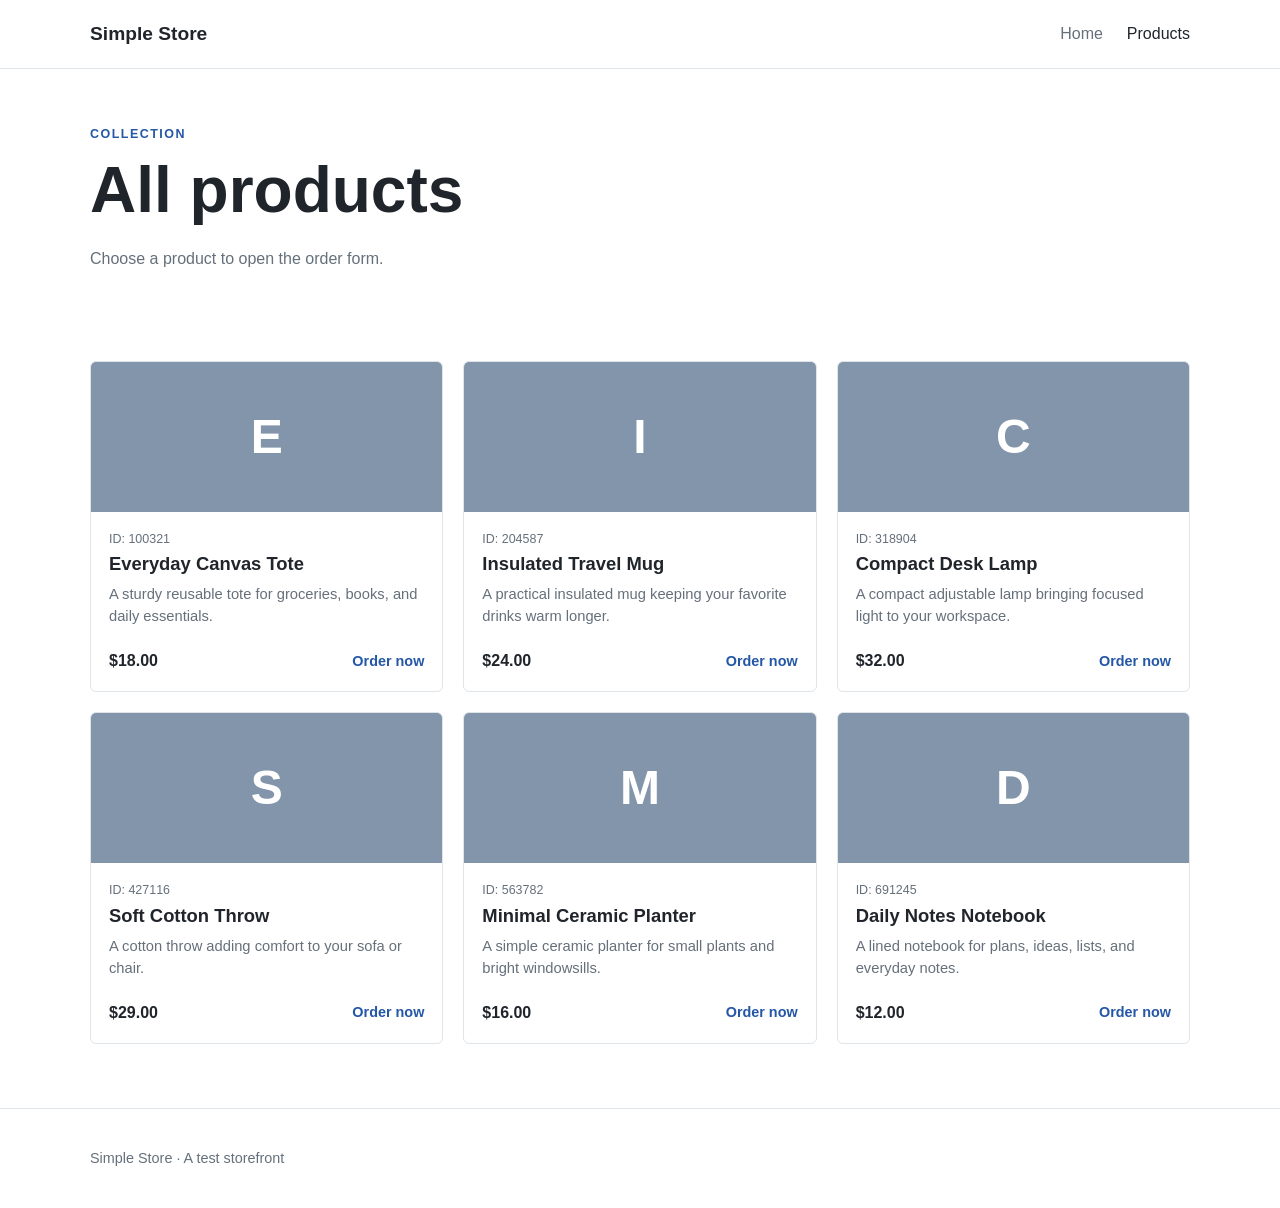
==== products.html @ aa4315ce "Updated for testing." ====
<!doctype html>
<html lang="en">

<head>
	<meta charset="utf-8">
	<meta name="viewport" content="width=device-width, initial-scale=1">
	<meta name="description" content="Browse all products in the Simple Store.">
	<title>Simple Store | Products</title>
	<link rel="stylesheet" href="styles.css">
	<script src="script.js" defer></script>
</head>

<body>
	<header class="site-header">
		<div class="container header-content">
			<a class="logo" href="index.html">Simple Store</a>
			<nav aria-label="Main navigation">
				<a href="index.html">Home</a>
				<a class="active" href="products.html">Products</a>
			</nav>
		</div>
	</header>

	<main>
		<section class="page-heading">
			<div class="container">
				<p class="eyebrow">Collection</p>
				<h1>All products</h1>
				<p>Choose a product to open the order form.</p>
			</div>
		</section>

		<section class="container section">
			<div class="product-grid" data-product-list="all"></div>
		</section>

		<section class="container order-section" id="order-form-section" hidden>
			<div class="order-panel">
				<div class="section-heading">
					<div>
						<p class="eyebrow">Order request</p>
						<h2>Send your details</h2>
					</div>
					<button class="text-button" type="button" data-close-form>Close</button>
				</div>
				<p class="form-note">Your request will be sent to the store for processing.</p>
				<form id="order-form">
					<div class="form-grid">
						<label>
							Product ID
							<input id="product-id" name="source_id" type="text" readonly required>
						</label>
						<label>
							Product title
							<input id="product-title" name="product_title" type="text" readonly required>
						</label>
					</div>
					<label>
						Your address
						<textarea name="address" rows="3" required></textarea>
					</label>
					<div class="form-grid">
						<label>
							Your name
							<input name="customer_name" type="text" autocomplete="name" required>
						</label>
						<label>
							Phone / WhatsApp
							<input name="phone" type="tel" autocomplete="tel" required>
						</label>
					</div>
					<button class="button" type="submit">Submit order</button>
					<p class="form-status" role="status" aria-live="polite"></p>
				</form>
			</div>
		</section>
	</main>

	<footer class="site-footer">
		<div class="container">
			<p>Simple Store &middot; A test storefront</p>
		</div>
	</footer>
</body>

</html>
---- styles.css ----
:root {
  --ink: #20252b;
  --muted: #65707b;
  --line: #dfe4e8;
  --surface: #f6f8f9;
  --accent: #2457a6;
  --accent-dark: #173d78;
  --success: #176b42;
  --error: #a33232;
}

* { box-sizing: border-box; }
html { scroll-behavior: smooth; }
body {
  margin: 0;
  color: var(--ink);
  background: #fff;
  font: 16px/1.5 Arial, sans-serif;
}
a { color: var(--accent); }
.container { width: min(1100px, calc(100% - 40px)); margin: 0 auto; }
.site-header { border-bottom: 1px solid var(--line); background: #fff; }
.header-content { display: flex; align-items: center; justify-content: space-between; min-height: 68px; }
.logo { color: var(--ink); font-size: 1.2rem; font-weight: 700; text-decoration: none; }
nav { display: flex; gap: 24px; }
nav a { color: var(--muted); text-decoration: none; }
nav a:hover, nav a.active { color: var(--ink); }
.hero { background: var(--surface); border-bottom: 1px solid var(--line); }
.hero-content { padding: 90px 0; }
.eyebrow { margin: 0 0 8px; color: var(--accent); font-size: .78rem; font-weight: 700; letter-spacing: .12em; text-transform: uppercase; }
h1, h2, h3 { line-height: 1.2; }
h1 { max-width: 650px; margin: 0 0 18px; font-size: clamp(2.3rem, 5vw, 4rem); }
h2 { margin: 0; font-size: 1.9rem; }
h3 { margin: 5px 0 8px; font-size: 1.15rem; }
.hero-copy { max-width: 560px; margin: 0 0 28px; color: var(--muted); font-size: 1.1rem; }
.button { display: inline-block; border: 0; border-radius: 4px; padding: 11px 18px; color: #fff; background: var(--accent); font: inherit; text-decoration: none; cursor: pointer; }
.button:hover { background: var(--accent-dark); }
.button:disabled { cursor: wait; opacity: .65; }
.section { padding: 64px 0; }
.section-heading { display: flex; align-items: end; justify-content: space-between; gap: 20px; margin-bottom: 28px; }
.product-grid { display: grid; grid-template-columns: repeat(3, 1fr); gap: 20px; }
.product-card { border: 1px solid var(--line); border-radius: 6px; overflow: hidden; cursor: pointer; transition: box-shadow .15s, transform .15s; }
.product-card:hover, .product-card:focus-visible { outline: 0; box-shadow: 0 5px 18px #1d2d3d1a; transform: translateY(-2px); }
.product-image { display: grid; place-items: center; height: 150px; color: #fff; background: #8295aa; font-size: 3rem; font-weight: 700; }
.product-card-content { padding: 18px; }
.product-id { margin: 0; color: var(--muted); font-size: .78rem; }
.product-description { min-height: 48px; margin: 0 0 18px; color: var(--muted); font-size: .92rem; }
.product-footer { display: flex; justify-content: space-between; align-items: center; }
.order-link { color: var(--accent); font-size: .9rem; font-weight: 700; }
.page-heading { padding: 56px 0 10px; }
.page-heading p:last-child { color: var(--muted); }
.order-section { padding-bottom: 64px; }
.order-panel { max-width: 760px; padding: 28px; border: 1px solid var(--line); border-radius: 6px; background: var(--surface); }
.text-button { border: 0; padding: 0; color: var(--accent); background: none; font: inherit; cursor: pointer; }
.form-note { margin-top: -16px; color: var(--muted); }
form { display: grid; gap: 18px; margin-top: 24px; }
.form-grid { display: grid; grid-template-columns: 1fr 1fr; gap: 18px; }
label { display: grid; gap: 6px; font-weight: 700; font-size: .9rem; }
input, textarea { width: 100%; border: 1px solid #bbc5cd; border-radius: 4px; padding: 10px; color: var(--ink); background: #fff; font: inherit; }
input:focus, textarea:focus { outline: 2px solid #9ab5df; border-color: var(--accent); }
input[readonly] { background: #eef1f3; }
.form-status { min-height: 24px; margin: 0; }
.form-status.success { color: var(--success); }
.form-status.error { color: var(--error); }
.site-footer { border-top: 1px solid var(--line); padding: 24px 0; color: var(--muted); font-size: .9rem; }
@media (max-width: 700px) {
  .container { width: min(100% - 28px, 560px); }
  .header-content { min-height: 60px; }
  .hero-content { padding: 64px 0; }
  .section-heading { align-items: start; flex-direction: column; }
  .product-grid, .form-grid { grid-template-columns: 1fr; }
  .order-panel { padding: 20px; }
}
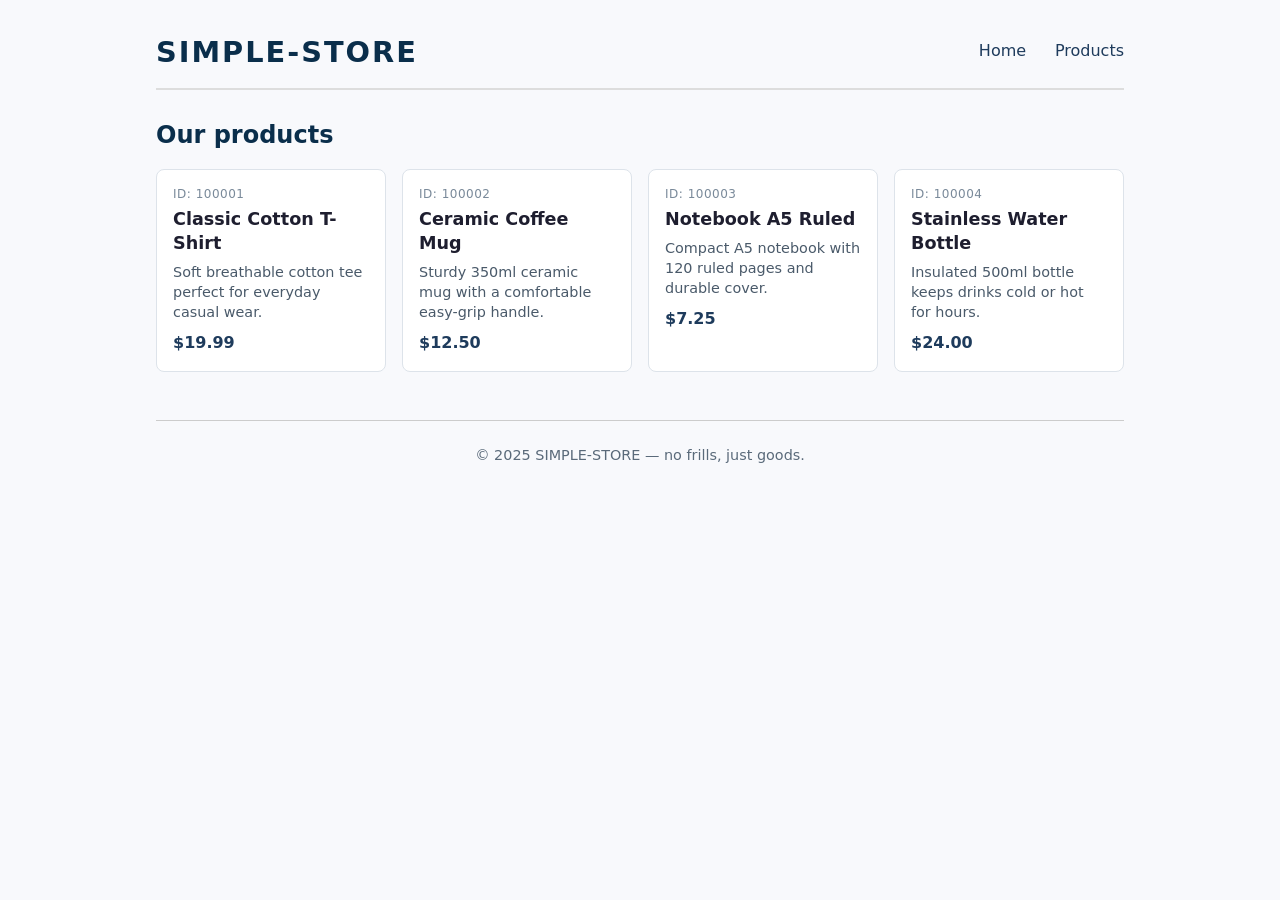
==== commit 349a74c0: "Fixed the fucking code." ====
--- a/products.html
+++ b/products.html
@@ -1,86 +1,306 @@
-<!doctype html>
+<!DOCTYPE html>
 <html lang="en">
 
 <head>
-	<meta charset="utf-8">
-	<meta name="viewport" content="width=device-width, initial-scale=1">
-	<meta name="description" content="Browse all products in the Simple Store.">
-	<title>Simple Store | Products</title>
-	<link rel="stylesheet" href="styles.css">
-	<script src="script.js" defer></script>
+	<meta charset="UTF-8">
+	<meta name="viewport" content="width=device-width, initial-scale=1.0">
+	<title>SIMPLE-STORE · Products</title>
+	<style>
+		* {
+			box-sizing: border-box;
+			margin: 0;
+			padding: 0;
+		}
+
+		body {
+			font-family: system-ui, -apple-system, 'Segoe UI', Roboto, sans-serif;
+			background: #f8f9fc;
+			line-height: 1.4;
+			color: #1e1e2f;
+			padding: 1rem;
+			max-width: 1000px;
+			margin: 0 auto;
+		}
+
+		header {
+			display: flex;
+			justify-content: space-between;
+			align-items: center;
+			padding: 1rem 0;
+			border-bottom: 2px solid #ddd;
+			flex-wrap: wrap;
+			gap: 0.5rem;
+		}
+
+		.store-name {
+			font-size: 1.8rem;
+			font-weight: 700;
+			letter-spacing: 2px;
+			color: #0a2e4b;
+		}
+
+		.nav-links {
+			display: flex;
+			gap: 1.8rem;
+		}
+
+		.nav-links a {
+			text-decoration: none;
+			font-weight: 500;
+			color: #1e3b5c;
+			padding: 0.3rem 0;
+			border-bottom: 2px solid transparent;
+		}
+
+		.nav-links a:hover {
+			border-bottom-color: #1e3b5c;
+		}
+
+		h2 {
+			margin: 1.8rem 0 1rem;
+			font-size: 1.5rem;
+			color: #0a2e4b;
+		}
+
+		/* Product grid */
+		.product-grid {
+			display: grid;
+			grid-template-columns: repeat(auto-fill, minmax(220px, 1fr));
+			gap: 1rem;
+		}
+
+		.product-card {
+			background: white;
+			border: 1px solid #dde3ea;
+			border-radius: 8px;
+			padding: 1rem;
+			cursor: pointer;
+			transition: box-shadow 0.15s, transform 0.1s;
+		}
+
+		.product-card:hover {
+			box-shadow: 0 4px 12px rgba(0, 0, 0, 0.08);
+			transform: translateY(-2px);
+		}
+
+		.product-id {
+			font-size: 0.75rem;
+			color: #7a8a9a;
+			letter-spacing: 0.5px;
+		}
+
+		.product-title {
+			font-size: 1.1rem;
+			font-weight: 600;
+			margin: 0.25rem 0 0.4rem;
+		}
+
+		.product-desc {
+			font-size: 0.9rem;
+			color: #4a5a6a;
+			margin-bottom: 0.6rem;
+		}
+
+		.product-price {
+			font-weight: 700;
+			color: #1e3b5c;
+		}
+
+		/* Modal */
+		.modal-overlay {
+			display: none;
+			position: fixed;
+			inset: 0;
+			background: rgba(0, 0, 0, 0.45);
+			justify-content: center;
+			align-items: center;
+			padding: 1rem;
+			z-index: 100;
+		}
+
+		.modal-overlay.active {
+			display: flex;
+		}
+
+		.modal {
+			background: white;
+			border-radius: 8px;
+			padding: 1.5rem;
+			width: 100%;
+			max-width: 420px;
+			max-height: 90vh;
+			overflow-y: auto;
+		}
+
+		.modal h3 {
+			margin-bottom: 1rem;
+			color: #0a2e4b;
+		}
+
+		.modal label {
+			display: block;
+			font-size: 0.85rem;
+			margin: 0.7rem 0 0.2rem;
+			color: #4a5a6a;
+		}
+
+		.modal input,
+		.modal textarea {
+			width: 100%;
+			padding: 0.55rem 0.7rem;
+			border: 1px solid #c8d2dc;
+			border-radius: 5px;
+			font-family: inherit;
+			font-size: 0.95rem;
+		}
+
+		.modal input[readonly] {
+			background: #f0f4f8;
+			color: #5a6a7a;
+		}
+
+		.modal textarea {
+			resize: vertical;
+			min-height: 70px;
+		}
+
+		.modal-actions {
+			display: flex;
+			gap: 0.7rem;
+			margin-top: 1.3rem;
+		}
+
+		.modal-actions button {
+			flex: 1;
+			padding: 0.7rem;
+			border: none;
+			border-radius: 5px;
+			font-size: 0.95rem;
+			font-weight: 600;
+			cursor: pointer;
+		}
+
+		.btn-submit {
+			background: #1e3b5c;
+			color: white;
+		}
+
+		.btn-submit:hover {
+			background: #0f2a40;
+		}
+
+		.btn-cancel {
+			background: #e6edf6;
+			color: #1e3b5c;
+		}
+
+		.btn-cancel:hover {
+			background: #d5e0ec;
+		}
+
+		footer {
+			margin-top: 3rem;
+			padding-top: 1.5rem;
+			border-top: 1px solid #ccc;
+			text-align: center;
+			color: #5a6a7a;
+			font-size: 0.9rem;
+		}
+
+		@media (max-width: 500px) {
+			header {
+				flex-direction: column;
+				align-items: start;
+			}
+		}
+	</style>
 </head>
 
 <body>
-	<header class="site-header">
-		<div class="container header-content">
-			<a class="logo" href="index.html">Simple Store</a>
-			<nav aria-label="Main navigation">
-				<a href="index.html">Home</a>
-				<a class="active" href="products.html">Products</a>
-			</nav>
+	<header>
+		<div class="store-name">SIMPLE-STORE</div>
+		<div class="nav-links">
+			<a href="/index.html">Home</a>
+			<a href="/products.html">Products</a>
 		</div>
 	</header>
 
 	<main>
-		<section class="page-heading">
-			<div class="container">
-				<p class="eyebrow">Collection</p>
-				<h1>All products</h1>
-				<p>Choose a product to open the order form.</p>
+		<h2>Our products</h2>
+		<div class="product-grid" id="productGrid">
+
+			<!-- Product 1 -->
+			<div class="product-card" data-id="100001" data-title="Classic Cotton T-Shirt"
+				data-desc="Soft breathable cotton tee perfect for everyday casual wear." data-price="19.99">
+				<div class="product-id">ID: 100001</div>
+				<div class="product-title">Classic Cotton T-Shirt</div>
+				<div class="product-desc">Soft breathable cotton tee perfect for everyday casual wear.</div>
+				<div class="product-price">$19.99</div>
 			</div>
-		</section>
-
-		<section class="container section">
-			<div class="product-grid" data-product-list="all"></div>
-		</section>
-
-		<section class="container order-section" id="order-form-section" hidden>
-			<div class="order-panel">
-				<div class="section-heading">
-					<div>
-						<p class="eyebrow">Order request</p>
-						<h2>Send your details</h2>
-					</div>
-					<button class="text-button" type="button" data-close-form>Close</button>
+
+			<!-- Product 2 -->
+			<div class="product-card" data-id="100002" data-title="Ceramic Coffee Mug"
+				data-desc="Sturdy 350ml ceramic mug with a comfortable easy-grip handle." data-price="12.50">
+				<div class="product-id">ID: 100002</div>
+				<div class="product-title">Ceramic Coffee Mug</div>
+				<div class="product-desc">Sturdy 350ml ceramic mug with a comfortable easy-grip handle.</div>
+				<div class="product-price">$12.50</div>
+			</div>
+
+			<!-- Product 3 -->
+			<div class="product-card" data-id="100003" data-title="Notebook A5 Ruled"
+				data-desc="Compact A5 notebook with 120 ruled pages and durable cover." data-price="7.25">
+				<div class="product-id">ID: 100003</div>
+				<div class="product-title">Notebook A5 Ruled</div>
+				<div class="product-desc">Compact A5 notebook with 120 ruled pages and durable cover.</div>
+				<div class="product-price">$7.25</div>
+			</div>
+
+			<!-- Product 4 -->
+			<div class="product-card" data-id="100004" data-title="Stainless Water Bottle"
+				data-desc="Insulated 500ml bottle keeps drinks cold or hot for hours." data-price="24.00">
+				<div class="product-id">ID: 100004</div>
+				<div class="product-title">Stainless Water Bottle</div>
+				<div class="product-desc">Insulated 500ml bottle keeps drinks cold or hot for hours.</div>
+				<div class="product-price">$24.00</div>
+			</div>
+
+		</div>
+	</main>
+
+	<!-- Order modal -->
+	<div class="modal-overlay" id="orderModal">
+		<div class="modal">
+			<h3>Place your order</h3>
+			<form id="orderForm">
+				<label for="productId">Product ID</label>
+				<input type="text" id="productId" name="product_id" readonly>
+
+				<label for="productTitle">Product title</label>
+				<input type="text" id="productTitle" name="product_title" readonly>
+
+				<label for="userName">Your name</label>
+				<input type="text" id="userName" name="user_name" required>
+
+				<label for="userPhone">Phone</label>
+				<input type="tel" id="userPhone" name="user_phone" required>
+
+				<label for="userAddress">Address</label>
+				<textarea id="userAddress" name="user_address" required></textarea>
+
+				<div class="modal-actions">
+					<button type="button" class="btn-cancel" id="cancelBtn">Cancel</button>
+					<button type="submit" class="btn-submit">Place order</button>
 				</div>
-				<p class="form-note">Your request will be sent to the store for processing.</p>
-				<form id="order-form">
-					<div class="form-grid">
-						<label>
-							Product ID
-							<input id="product-id" name="source_id" type="text" readonly required>
-						</label>
-						<label>
-							Product title
-							<input id="product-title" name="product_title" type="text" readonly required>
-						</label>
-					</div>
-					<label>
-						Your address
-						<textarea name="address" rows="3" required></textarea>
-					</label>
-					<div class="form-grid">
-						<label>
-							Your name
-							<input name="customer_name" type="text" autocomplete="name" required>
-						</label>
-						<label>
-							Phone / WhatsApp
-							<input name="phone" type="tel" autocomplete="tel" required>
-						</label>
-					</div>
-					<button class="button" type="submit">Submit order</button>
-					<p class="form-status" role="status" aria-live="polite"></p>
-				</form>
-			</div>
-		</section>
-	</main>
-
-	<footer class="site-footer">
-		<div class="container">
-			<p>Simple Store &middot; A test storefront</p>
+			</form>
 		</div>
+	</div>
+
+	<footer>
+		&copy; 2025 SIMPLE-STORE — no frills, just goods.
 	</footer>
+
+	<script src="script.js"></script>
 </body>
 
 </html>
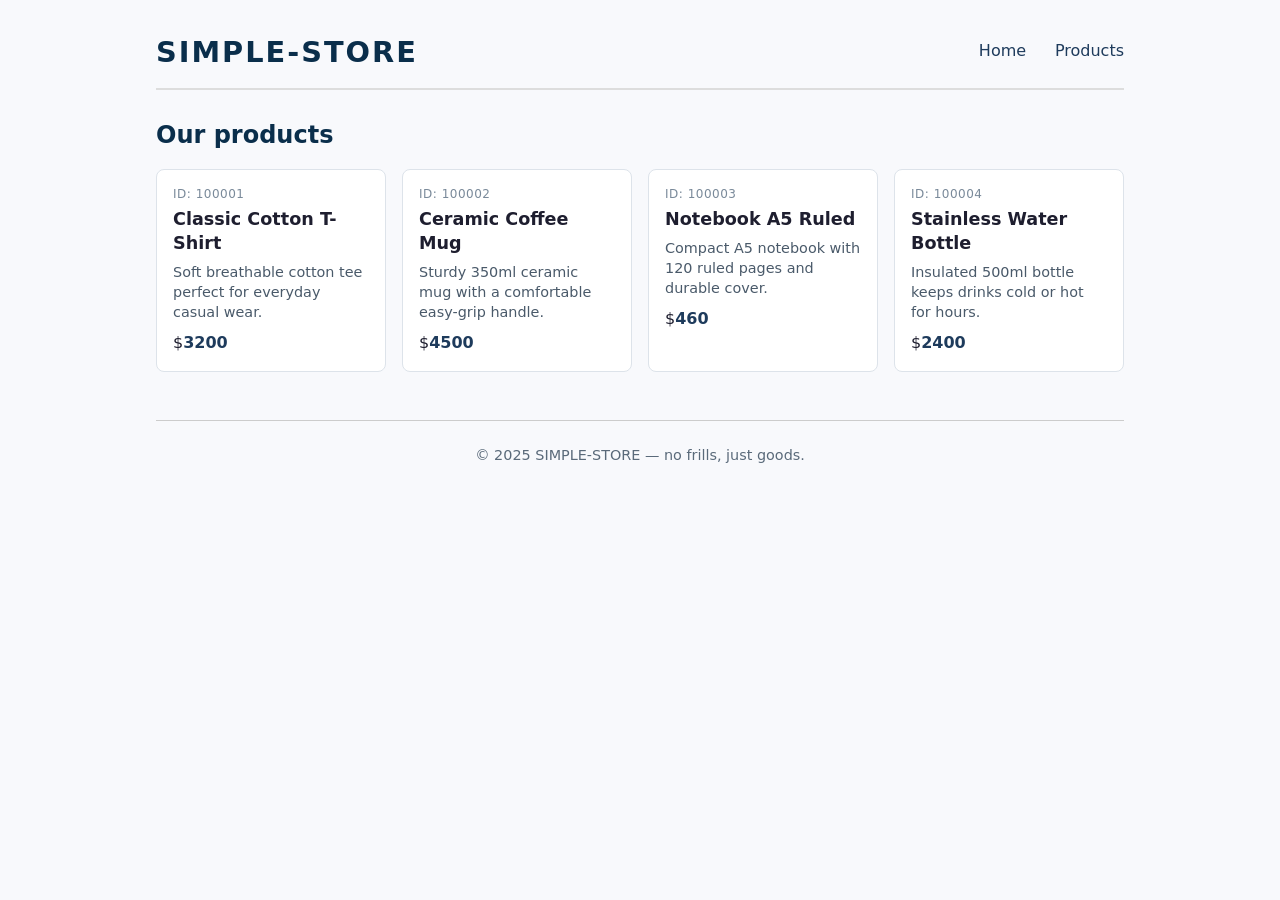
==== commit 1fc2c32d: "Fixed the pricing." ====
--- a/products.html
+++ b/products.html
@@ -235,7 +235,7 @@
 				<div class="product-id">ID: 100001</div>
 				<div class="product-title">Classic Cotton T-Shirt</div>
 				<div class="product-desc">Soft breathable cotton tee perfect for everyday casual wear.</div>
-				<div class="product-price">$19.99</div>
+				<div><span>$</span><span class="product-price">3200</span></div>
 			</div>
 
 			<!-- Product 2 -->
@@ -244,7 +244,7 @@
 				<div class="product-id">ID: 100002</div>
 				<div class="product-title">Ceramic Coffee Mug</div>
 				<div class="product-desc">Sturdy 350ml ceramic mug with a comfortable easy-grip handle.</div>
-				<div class="product-price">$12.50</div>
+				<div><span>$</span><span class="product-price">4500</span></div>
 			</div>
 
 			<!-- Product 3 -->
@@ -253,7 +253,7 @@
 				<div class="product-id">ID: 100003</div>
 				<div class="product-title">Notebook A5 Ruled</div>
 				<div class="product-desc">Compact A5 notebook with 120 ruled pages and durable cover.</div>
-				<div class="product-price">$7.25</div>
+				<div><span>$</span><span class="product-price">460</span></div>
 			</div>
 
 			<!-- Product 4 -->
@@ -262,7 +262,7 @@
 				<div class="product-id">ID: 100004</div>
 				<div class="product-title">Stainless Water Bottle</div>
 				<div class="product-desc">Insulated 500ml bottle keeps drinks cold or hot for hours.</div>
-				<div class="product-price">$24.00</div>
+				<div><span>$</span><span class="product-price">2400</span></div>
 			</div>
 
 		</div>
